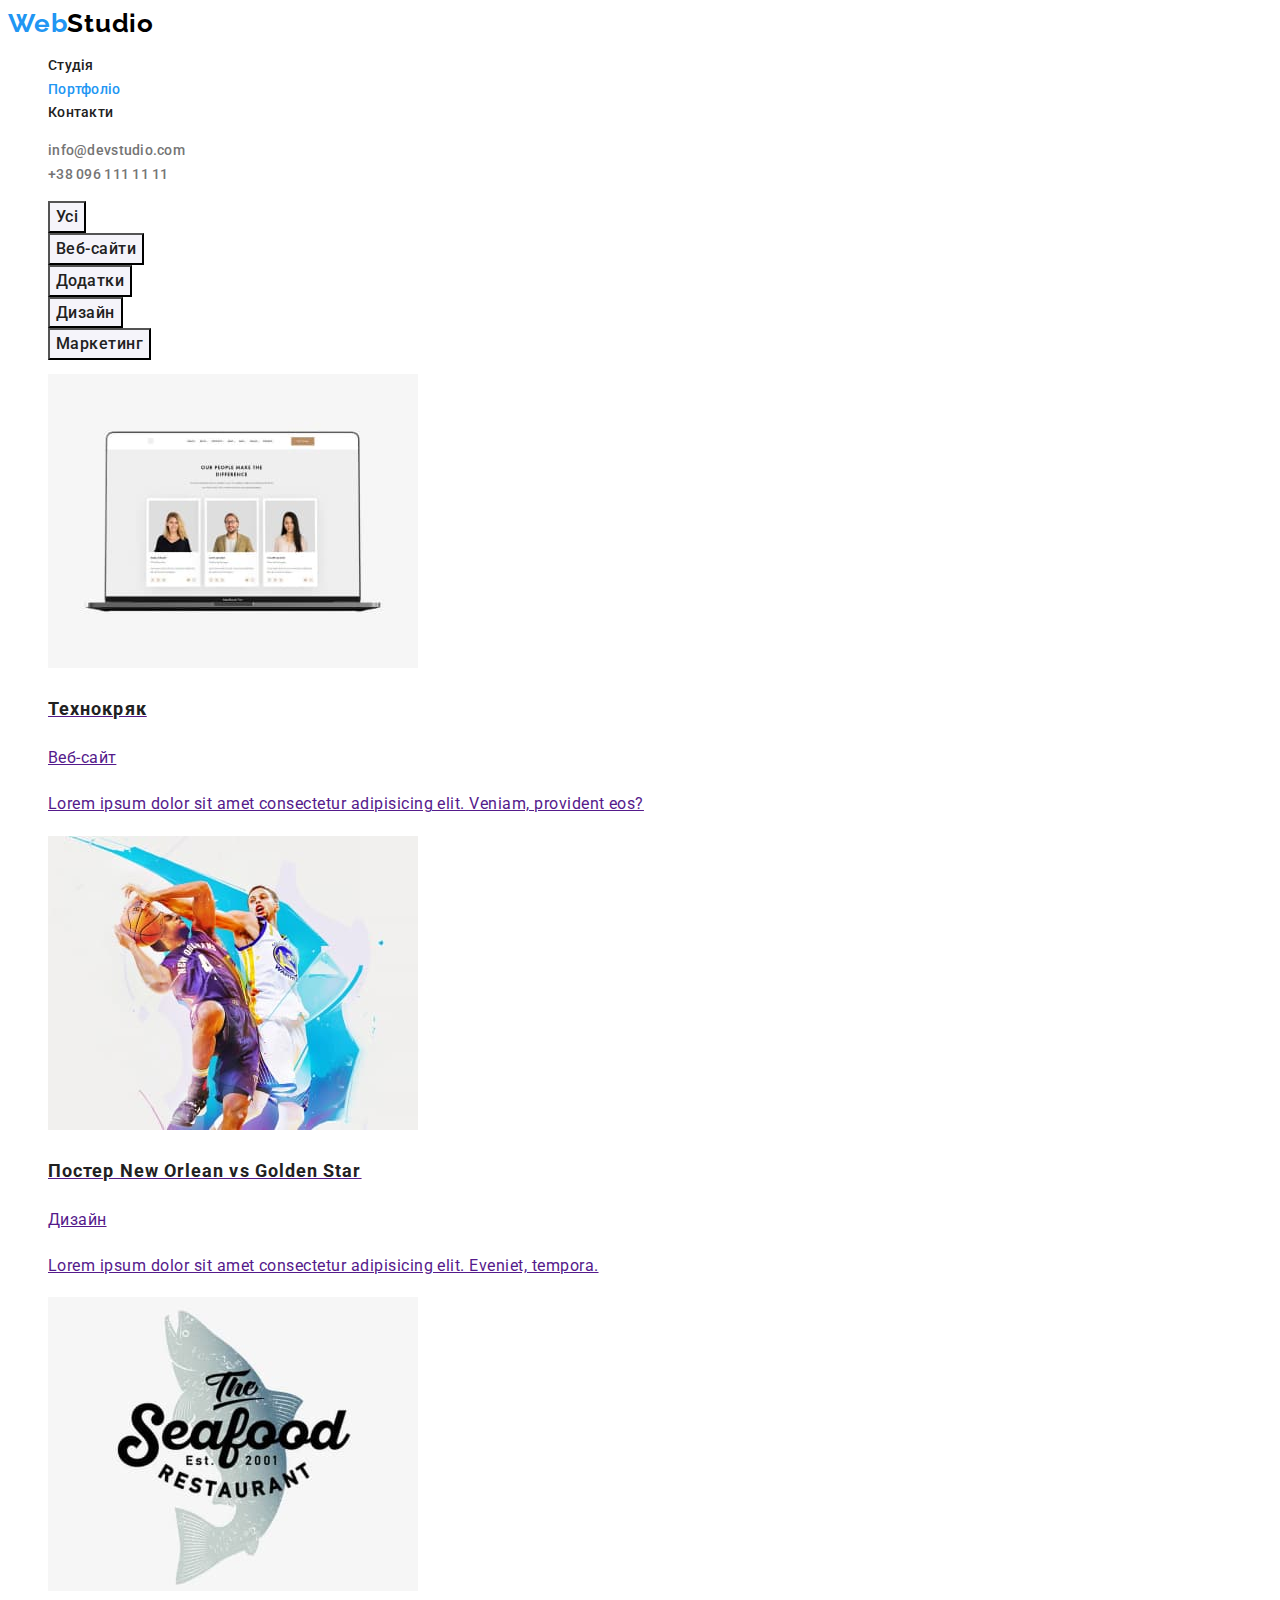
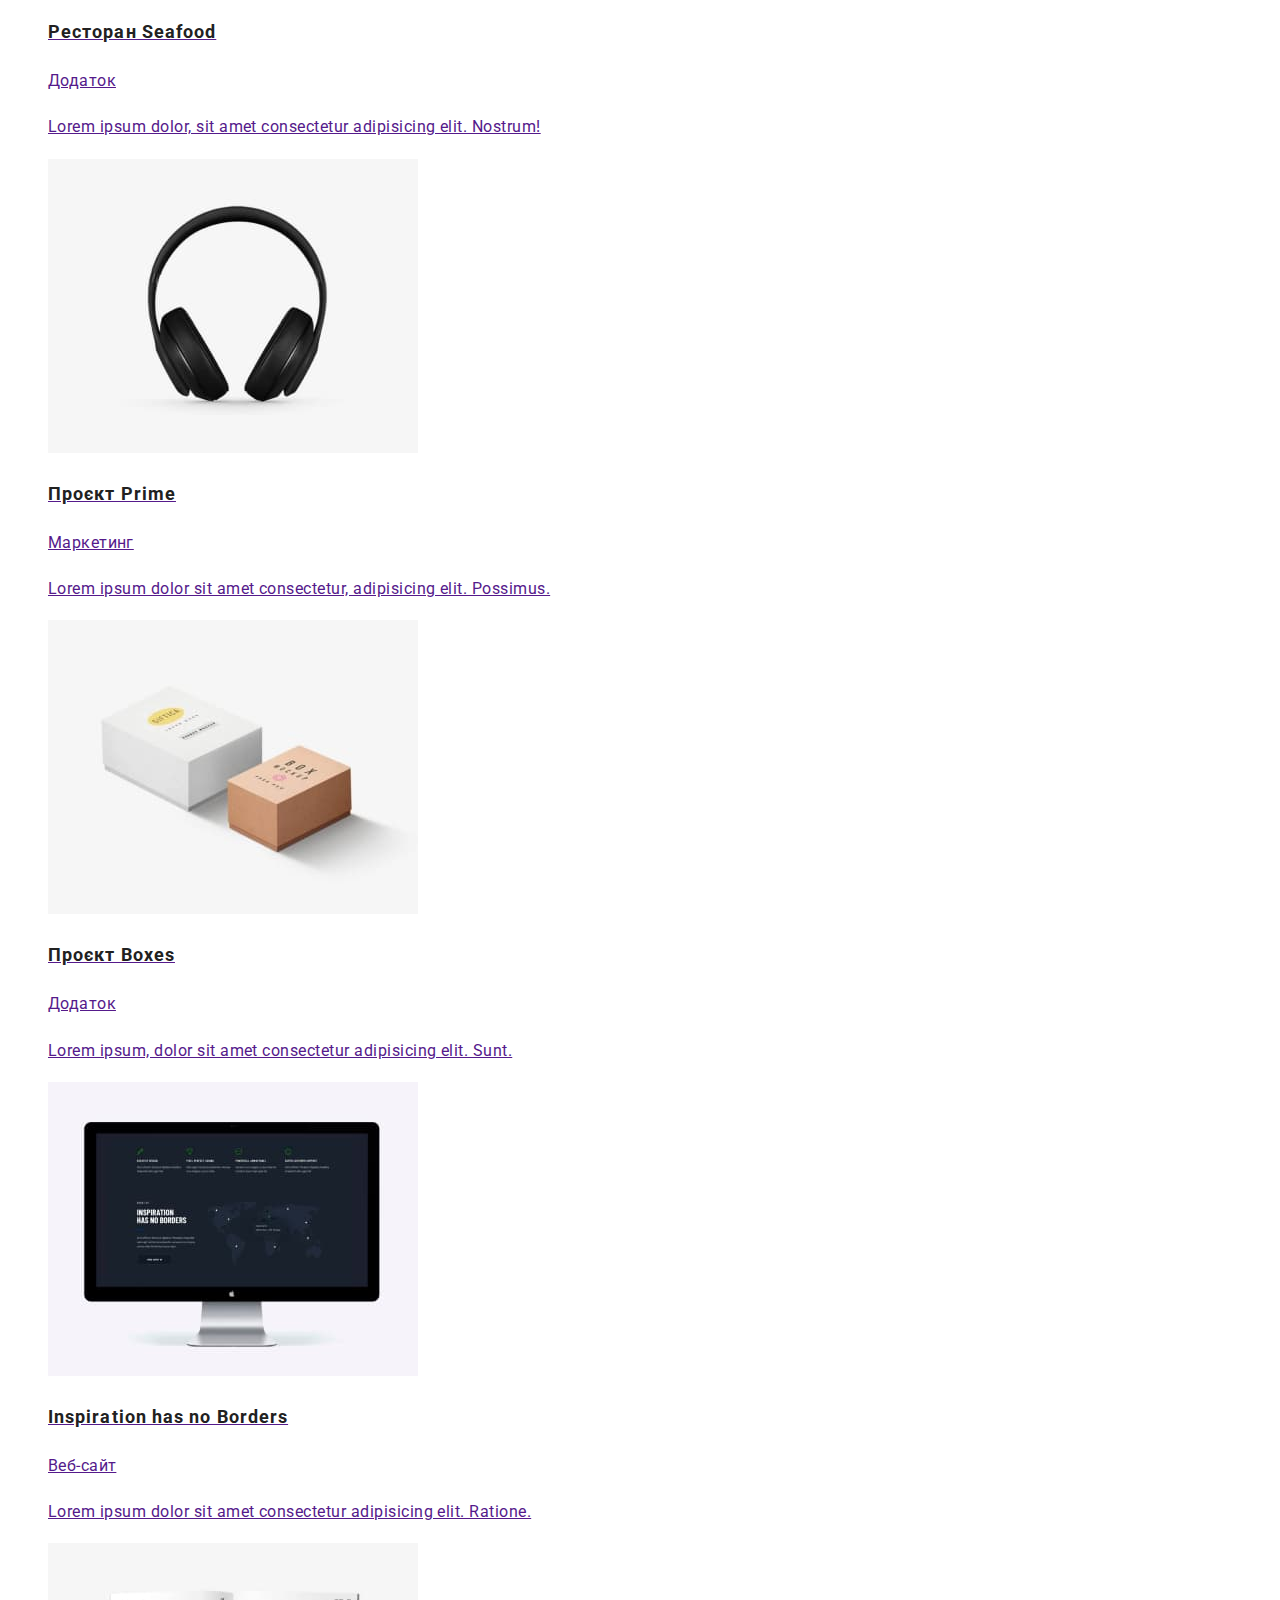
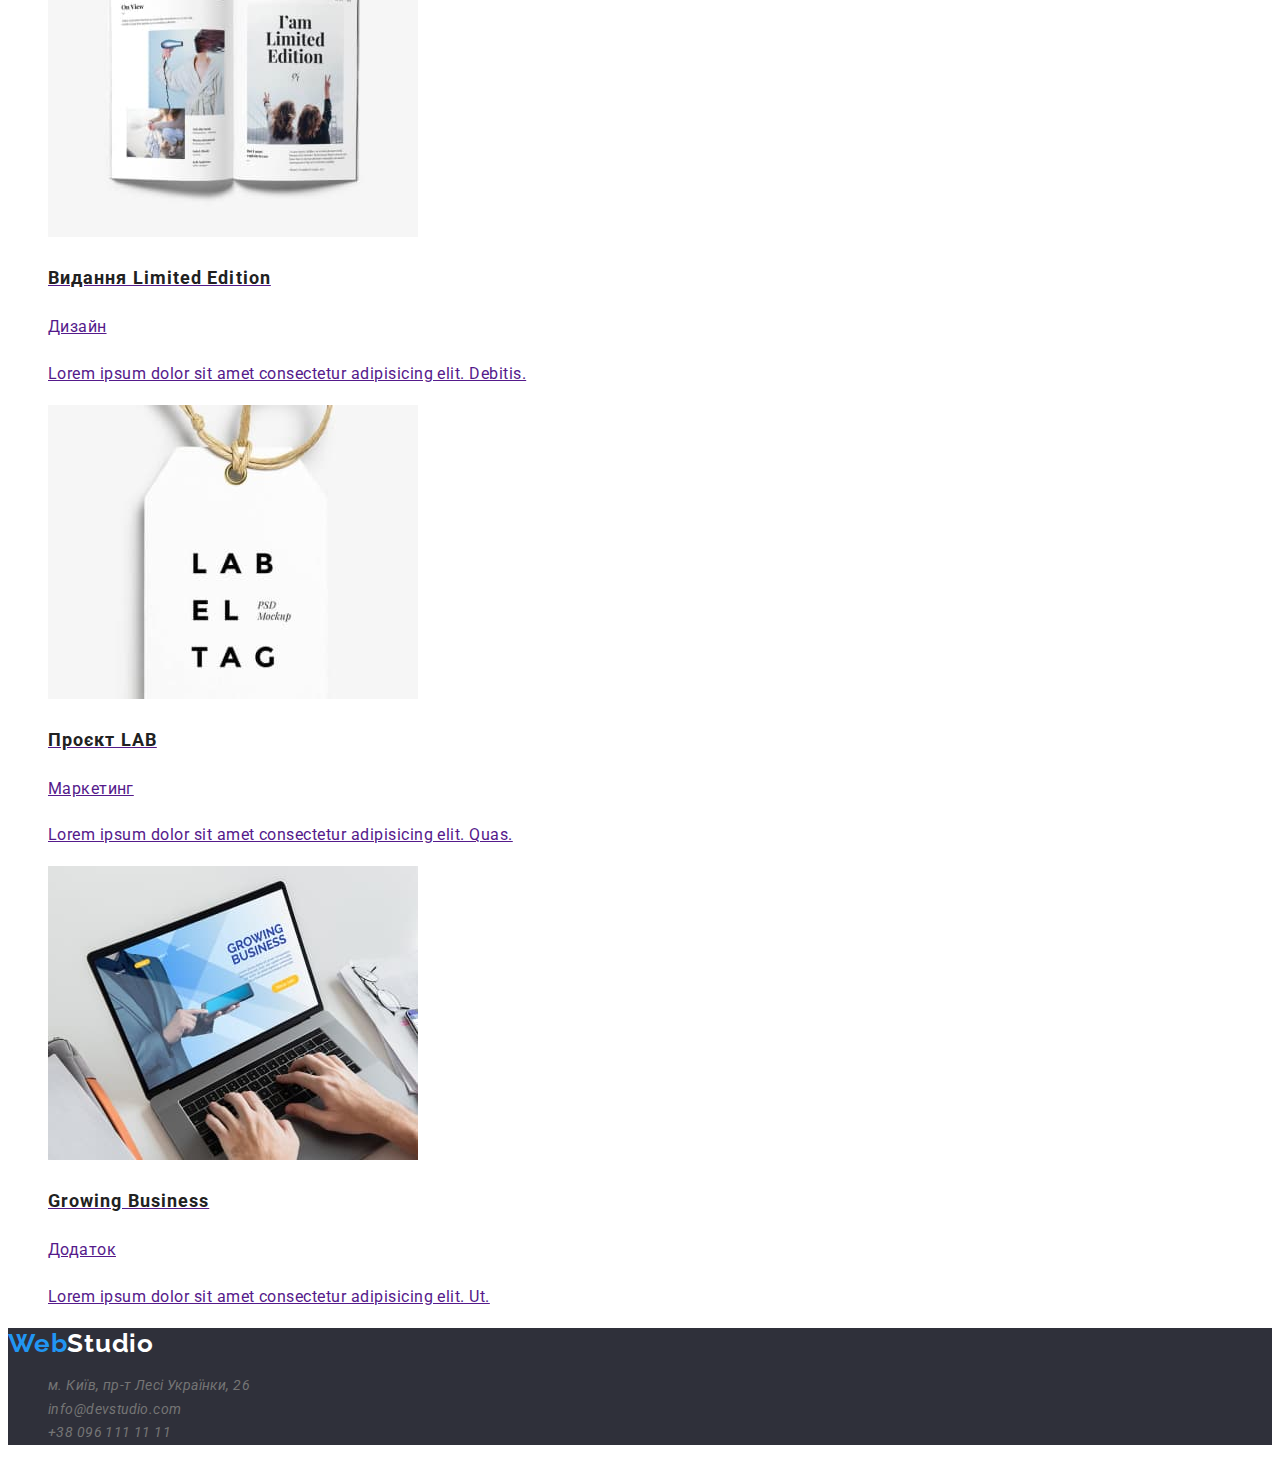
==== portfolio.html @ 071a57e1 "Initial commit" ====
<!DOCTYPE html>
<html lang="uk">

<head>
    <meta charset="UTF-8">
    <meta name="viewport" content="width=device-width, initial-scale=1.0">
    <link href="https://fonts.googleapis.com/css2?family=Raleway:wght@700&family=Roboto:wght@400;500;700;900&display=swap"
        rel="stylesheet">
    <title>Студія</title>
    <link rel="stylesheet" href="./css/styles.css">
</head>

<body>
    <!-- Site header -->
    <header>
        <nav>
            <a lang="en" href="./index.html" class="logo">
                <span class="accent">Web</span><span class="logo-letter">Studio</span></a>
            <ul class="header-list">
                <li><a href="./index.html" class="header-link link">Студія</a></li>
                <li><a href="#" class="header-link link current">Портфоліо</a></li>
                <li><a href="#" class="header-link link">Контакти</a></li>
            </ul>
        </nav>
        <ul class="contacts">
            <li><a href="mailto://info@devstudio.com" class="contact link">info@devstudio.com</a></li>
            <li><a href="tel:+380961111111" class="contact link">+38 096 111 11 11</a></li>
        </ul>
    </header>
    <main>
        <!--Portfolio section-->
        <section>
            <h1 class="visually-hidden">Portfolio</h1>
            <ul class="filters">
                <Li><button type="button" class="filter title button">Усі</button></Li>
                <Li><button type="button" class="filter title button">Веб-сайти</button></Li>
                <Li><button type="button" class="filter title button">Додатки</button></Li>
                <Li><button type="button" class="filter title button">Дизайн</button></Li>
                <Li><button type="button" class="filter title button">Маркетинг</button></Li>
            </ul>
            <ul>
                <li class="project card">
                    <a href="">
                        <img src="./images/project/project_1.jpg" alt="Ноутбук" width="370" height="294">
                        <h2 class="card-title title">Технокряк</h2>
                        <p class="project-title">Веб-сайт</p>
                        <p class="project-text">Lorem ipsum dolor sit amet consectetur adipisicing elit. Veniam, provident eos?</p>
                    </a>       
                </li>
                <li class="project card">
                    <a href="">
                        <img src="./images/project/project_2.jpg" alt="Троє баскетбольних гравців" width="370" height="294">
                        <h2 class="card-title title">Постер New Orlean vs Golden Star</h2>
                        <p class="project-title">Дизайн</p>
                        <p class="project-text">Lorem ipsum dolor sit amet consectetur adipisicing elit. Eveniet, tempora.</p>
                    </a>
                    
                </li>
                <li class="project card">
                    <a href="">
                        <img src="./images/project/project_3.jpg" alt="Seafood логотип" width="370" height="294">
                        <h2 class="card-title title">Ресторан Seafood</h2>
                        <p class="project-title">Додаток</p>
                        <p class="project-text">Lorem ipsum dolor, sit amet consectetur adipisicing elit. Nostrum!</p>
                    </a>    
                </li>
                <li class="project card">
                    <a href="">
                        <img src="./images/project/project_4.jpg" alt="навушники" width="370" height="294">
                        <h2 class="card-title title">Проєкт Prime</h2>
                        <p class="project-title">Маркетинг</p>
                        <p class="project-text">Lorem ipsum dolor sit amet consectetur, adipisicing elit. Possimus.</p>
                        </a>
                </li>
                <li class="project card">
                    <a href="">
                        <img src="./images/project/project_5.jpg" alt="дві коробки" width="370" height="294">
                        <h2 class="card-title title">Проєкт Boxes</h2>
                        <p class="project-title">Додаток</p>
                        <p class="project-text">Lorem ipsum, dolor sit amet consectetur adipisicing elit. Sunt.</p>  
                    </a> 
                </li>
                <li class="project card">
                    <a href="">
                        <img src="./images/project/project_6.jpg" alt="монітор" width="370" height="294">
                        <h2 class="card-title title">Inspiration has no Borders</h2>
                        <p class="project-title">Веб-сайт</p>
                        <p class="project-text">Lorem ipsum dolor sit amet consectetur adipisicing elit. Ratione.</p>
                    </a>
                </li>
                <li class="project card">
                    <a href="">
                        <img src="./images/project/project_7.jpg" alt="відкрита книга" width="370" height="294">
                        <h2 class="card-title title">Видання Limited Edition</h2>
                        <p class="project-title">Дизайн</p>
                        <p class="project-text">Lorem ipsum dolor sit amet consectetur adipisicing elit. Debitis.</p>
                    </a>
                </li>
                <li class="project card">
                    <a href="">
                        <img src="./images/project/project_8.jpg" alt="label тег" width="370" height="294">
                        <h2 class="card-title title">Проєкт LAB</h2>
                        <p class="project-title">Маркетинг</p>
                        <p class="project-text">Lorem ipsum dolor sit amet consectetur adipisicing elit. Quas.</p>
                    </a>
                </li>
                <li class="project card">
                    <a href="">
                        <img src="./images/project/project_9.jpg" alt="робота за комп'ютером " width="370" height="294">
                        <h2 class="card-title title">Growing Business</h2>
                        <p class="project-title">Додаток</p>
                        <p class="project-text">Lorem ipsum dolor sit amet consectetur adipisicing elit. Ut.</p>
                    </a>
                </li>
            </ul>

        </section>
    </main>
    <footer class="footer">
        <a lang="en" href="./index.html" class="logo link">
            <span class="accent">Web</span><span class="footer-letter">Studio</span></a>
            </a>
        <address>
            <ul>
                <li>
                    <a href="https://goo.gl/maps/q37ei5Kf7AUgtXnX9" target="_blank" rel="noopener noreferrer nofollow"
                        class="address link">м. Київ, пр-т Лесі Українки, 26</a>
                </li>
                <li>
                    <a href="mailto://info@devstudio.com" class="address-mail link">info@devstudio.com</a>
                </li>
                <li><a href="tel:+380961111111" class="address-tel link">+38 096 111 11 11</a></li>
            </ul>
        </address>
    </footer>

</body>

</html>
---- css/styles.css ----
:root {
    --primary-text-color: #757575;
    --lurge-title-color: #FFFFFF;
    --title-text-color: #212121;
    --accent-color: #2196F3;
    --header-logo-color: #000000;
    --hero-footer-color: #2F303A;
    --section-color: #F5F4FA;
    --a-color: rgba(255, 255, 255, 0.6);
}

body {
    background-color: var(lurge-title-color);
    color: var(--primary-text-color);
    font-family: "Roboto", sans-serif;
    letter-spacing: 0.03em;
    font-size: 14px;
    line-height: 1.7;
}

.title {
    color: var(--title-text-color);
}

ul {
    list-style: none;
}

.link {
    color: var(--primary-text-color);
    text-decoration: none;
}

.link:hover,
.link:focus {
    color: var(--accent-color);
}

.header-list .current {
    color: var(--accent-color);
}

.logo {
    color: #000000;
    font-family: "Raleway", sans-serif;
    font-weight: 700;
    font-size: 26px;
    line-height: 1.2;
    letter-spacing: 0.03em;
    text-decoration: none;
}

.accent {
    color: var(--accent-color);
}

.header-link,
.contact {
    font-weight: 500;
    font-size: 14px;
    line-height: 1.14;
    letter-spacing: 0.02em;
}

.header-link {
    color: var(--title-text-color);
}

.hero,
.footer {
    background-color: var(--hero-footer-color);
}

.hero-title {
    color: var(--lurge-title-color);
    font-weight: 900;
    font-size: 44px;
    line-height: 1.36;
    text-align: center;
    letter-spacing: 0.06em;
    text-transform: uppercase;
}

.button {
    cursor: pointer;
}

.hero-button {
    
    background-color: var(--accent-color);
    color: var(--lurge-title-color);
    font-family: inherit;
    font-weight: 700;
    font-size: 16px;
    line-height: 1.9;
    letter-spacing: 0.06em;
    text-align: center;
}

.hero-button:hover,
.hero-button:focus {
    color: var(--title-text-color);
}

/* Hide heading */
.visually-hidden {
    position: absolute;
    white-space: nowrap;
    width: 1px;
    height: 1px;
    overflow: hidden;
    border: 0;
    padding: 0;
    clip: rect(0 0 0 0);
    clip-path: inset(50%);
    margin: -1px;
}

.preference-title {
    font-weight: 700;
    font-size: 14px;
    line-height: 1.1;
    letter-spacing: 0.03em;
    text-transform: uppercase;
}

.section-title {
    font-weight: 700;
    font-size: 36px;
    line-height: 1.2;
    text-align: center;
}

/* Team */
.section-color {
    background-color: var(--section-color);
}

.card {
    background-color: var(--lurge-title-color);
}

.name,
.desc {
    font-size: 16px;
    line-height: 1.2;
    text-align: center;
}

.name {
    font-weight: 500;
}

/* Portfolio */
.filter {
    background-color: var(--section-color);
    font-family: inherit;       
    font-weight: 500;
    font-size: 16px;
    line-height: 1.62;
    text-align: center;
    letter-spacing: 0.03em;
}

.filter:hover,
.filter:focus {
    color: var(--lurge-title-color);
    background-color: var(--accent-color);
}

.card-title {
    font-weight: 700;
    font-size: 18px;
    line-height: 2;
    letter-spacing: 0.06em;
}

.project-title {
    font-size: 16px;
    line-height: 1.9;
}

.project-text {
    font-size: 16px;
    line-height: 1.9;
    letter-spacing: 0.03em;
}

/* Footer */
.footer > .logo {
    color: var(--lurge-title-color);
}

.address-item {
    font-style: normal;
    color: var(--a-color);
}

.address-item.color {
    color: var(--lurge-title-color);
}
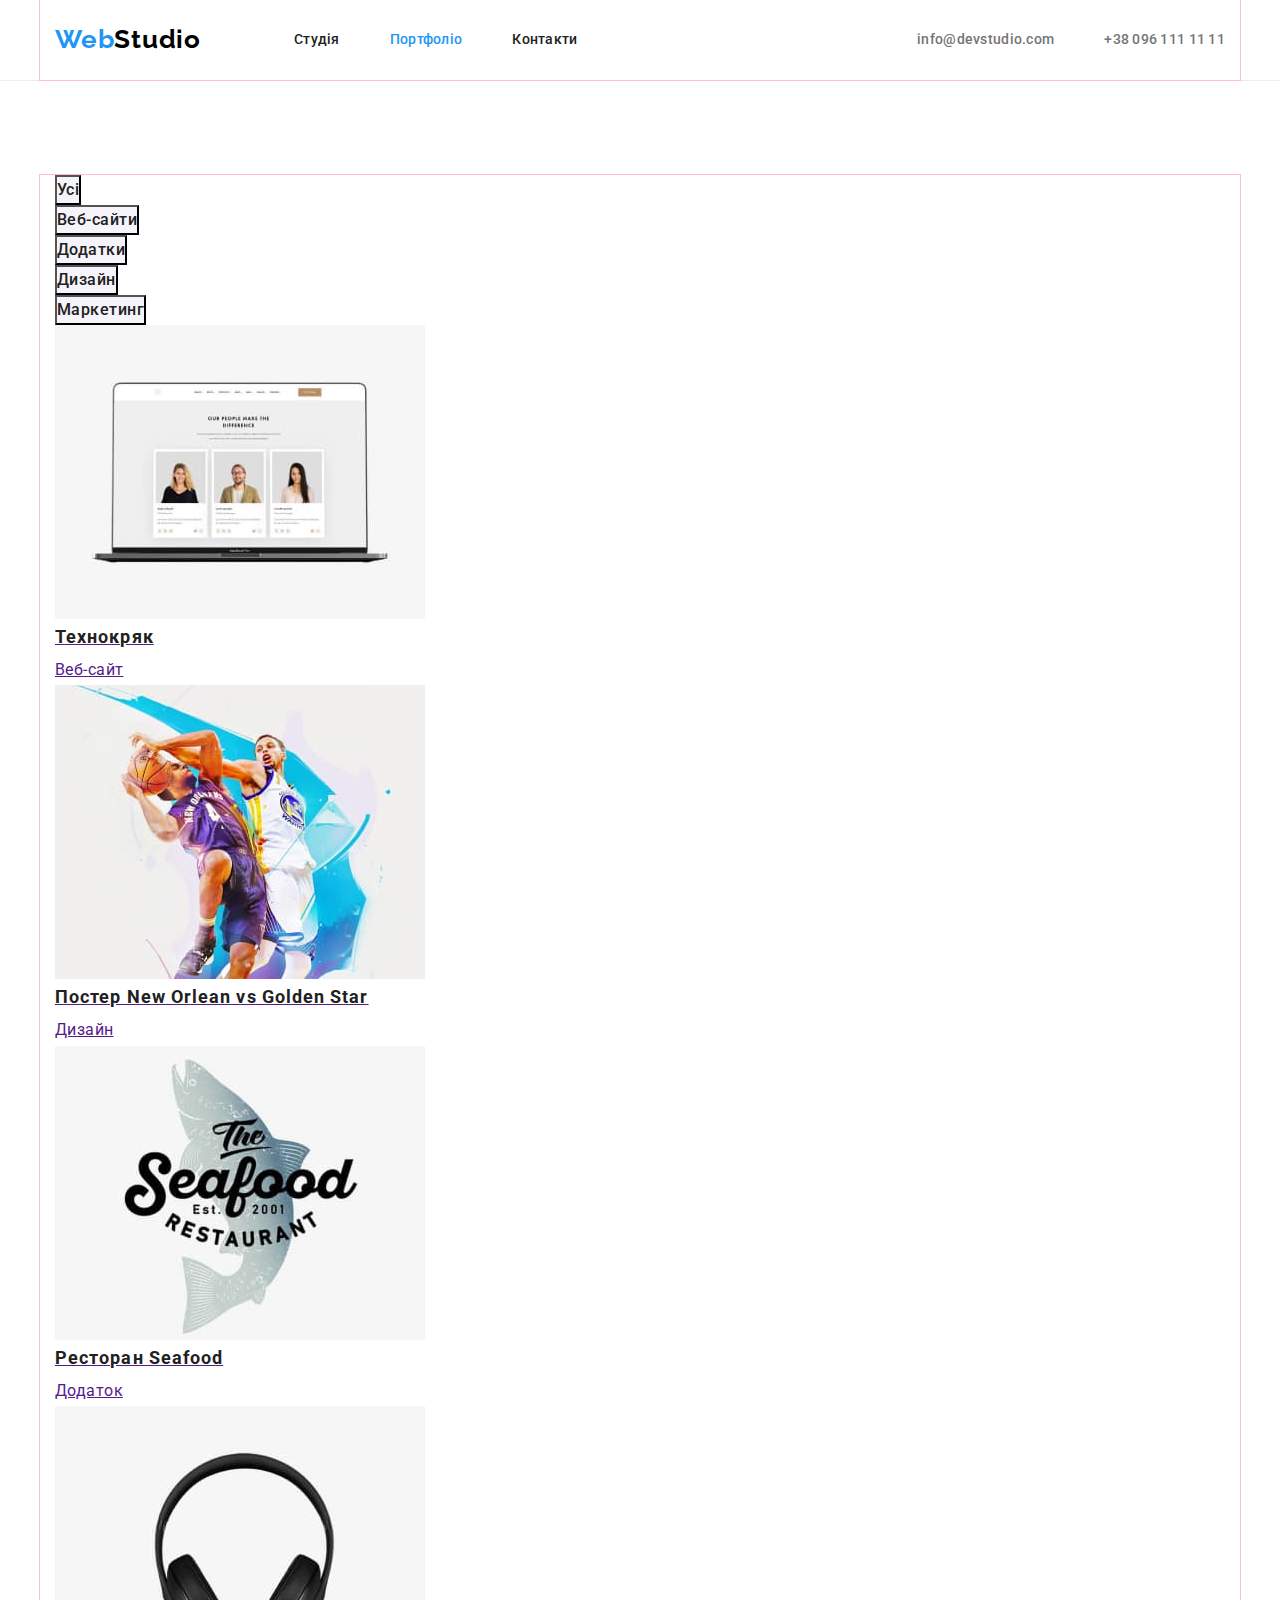
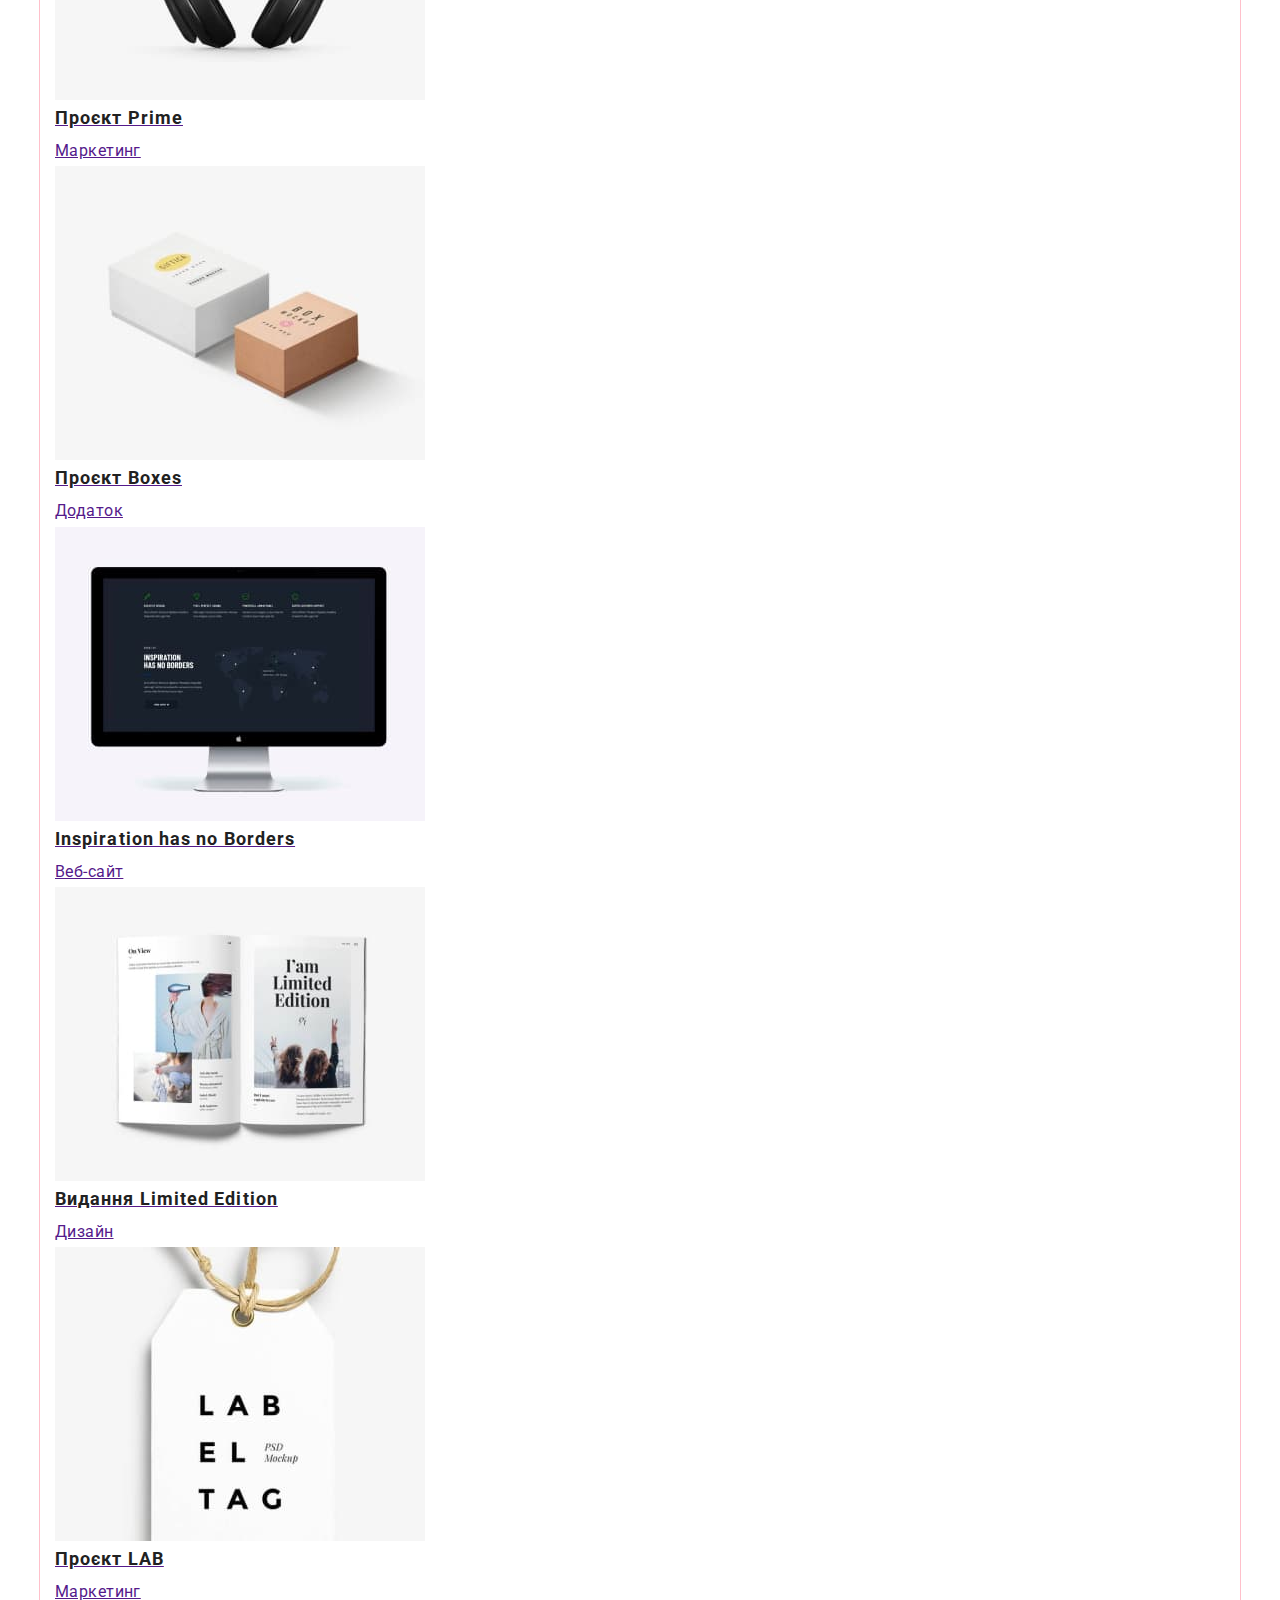
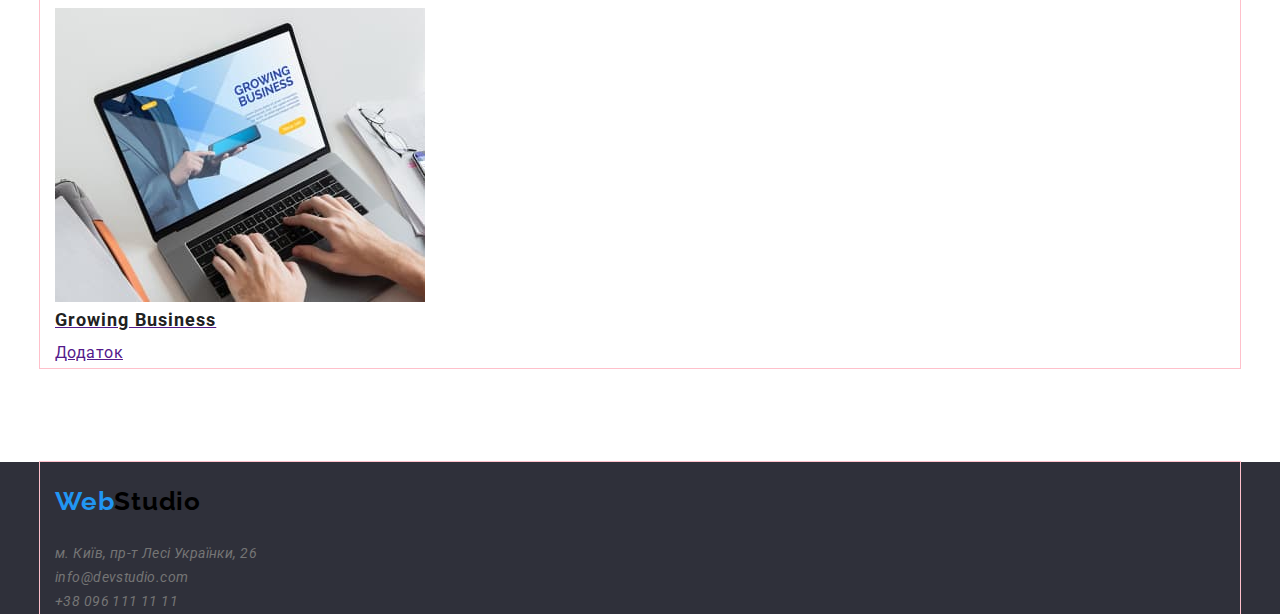
==== commit 104bef2b: "partially adds positions" ====
--- a/portfolio.html
+++ b/portfolio.html
@@ -7,131 +7,141 @@
     <link href="https://fonts.googleapis.com/css2?family=Raleway:wght@700&family=Roboto:wght@400;500;700;900&display=swap"
         rel="stylesheet">
     <title>Студія</title>
+    <link rel="stylesheet" href="https://cdnjs.cloudflare.com/ajax/libs/modern-normalize/1.1.0/modern-normalize.min.css">
     <link rel="stylesheet" href="./css/styles.css">
 </head>
 
 <body>
     <!-- Site header -->
-    <header>
-        <nav>
-            <a lang="en" href="./index.html" class="logo">
-                <span class="accent">Web</span><span class="logo-letter">Studio</span></a>
-            <ul class="header-list">
-                <li><a href="./index.html" class="header-link link">Студія</a></li>
-                <li><a href="#" class="header-link link current">Портфоліо</a></li>
-                <li><a href="#" class="header-link link">Контакти</a></li>
+    <header class="header">
+        <div class="container header-wrap">
+            <nav class="header-nav">
+                <a lang="en" href="./index.html" class="logo">
+                    <span class="accent">Web</span><span class="logo-letter">Studio</span></a>
+                <ul class="header-list">
+                    <li><a href="./index.html" class="header-link link">Студія</a></li>
+                    <li><a href="#" class="header-link link current">Портфоліо</a></li>
+                    <li><a href="#" class="header-link link">Контакти</a></li>
+                </ul>
+            </nav>
+            <ul class="contacts">
+                <li><a href="mailto://info@devstudio.com" class="contact link">info@devstudio.com</a></li>
+                <li><a href="tel:+380961111111" class="contact link">+38 096 111 11 11</a></li>
             </ul>
-        </nav>
-        <ul class="contacts">
-            <li><a href="mailto://info@devstudio.com" class="contact link">info@devstudio.com</a></li>
-            <li><a href="tel:+380961111111" class="contact link">+38 096 111 11 11</a></li>
-        </ul>
+        </div>
+        
     </header>
     <main>
         <!--Portfolio section-->
-        <section>
-            <h1 class="visually-hidden">Portfolio</h1>
-            <ul class="filters">
-                <Li><button type="button" class="filter title button">Усі</button></Li>
-                <Li><button type="button" class="filter title button">Веб-сайти</button></Li>
-                <Li><button type="button" class="filter title button">Додатки</button></Li>
-                <Li><button type="button" class="filter title button">Дизайн</button></Li>
-                <Li><button type="button" class="filter title button">Маркетинг</button></Li>
-            </ul>
-            <ul>
-                <li class="project card">
-                    <a href="">
-                        <img src="./images/project/project_1.jpg" alt="Ноутбук" width="370" height="294">
-                        <h2 class="card-title title">Технокряк</h2>
-                        <p class="project-title">Веб-сайт</p>
-                        <p class="project-text">Lorem ipsum dolor sit amet consectetur adipisicing elit. Veniam, provident eos?</p>
-                    </a>       
-                </li>
-                <li class="project card">
-                    <a href="">
-                        <img src="./images/project/project_2.jpg" alt="Троє баскетбольних гравців" width="370" height="294">
-                        <h2 class="card-title title">Постер New Orlean vs Golden Star</h2>
-                        <p class="project-title">Дизайн</p>
-                        <p class="project-text">Lorem ipsum dolor sit amet consectetur adipisicing elit. Eveniet, tempora.</p>
-                    </a>
+        <section class="section">
+            <div class="container">
+                <h1 class="visually-hidden">Portfolio</h1>
+                <ul class="filters">
+                    <Li><button type="button" class="filter title button">Усі</button></Li>
+                    <Li><button type="button" class="filter title button">Веб-сайти</button></Li>
+                    <Li><button type="button" class="filter title button">Додатки</button></Li>
+                    <Li><button type="button" class="filter title button">Дизайн</button></Li>
+                    <Li><button type="button" class="filter title button">Маркетинг</button></Li>
+                </ul>
+                <ul>
+                    <li class="project card">
+                        <a href="">
+                            <img src="./images/project/project_1.jpg" alt="Ноутбук" width="370" height="294">
+                            <h2 class="card-title title">Технокряк</h2>
+                            <p class="project-title">Веб-сайт</p>
+                            <!-- <p class="project-text">Lorem ipsum dolor sit amet consectetur adipisicing elit. Veniam, provident eos?</p> -->
+                        </a>       
+                    </li>
+                    <li class="project card">
+                        <a href="">
+                            <img src="./images/project/project_2.jpg" alt="Троє баскетбольних гравців" width="370" height="294">
+                            <h2 class="card-title title">Постер New Orlean vs Golden Star</h2>
+                            <p class="project-title">Дизайн</p>
+                            <!-- <p class="project-text">Lorem ipsum dolor sit amet consectetur adipisicing elit. Eveniet, tempora.</p> -->
+                        </a>
                     
-                </li>
-                <li class="project card">
-                    <a href="">
-                        <img src="./images/project/project_3.jpg" alt="Seafood логотип" width="370" height="294">
-                        <h2 class="card-title title">Ресторан Seafood</h2>
-                        <p class="project-title">Додаток</p>
-                        <p class="project-text">Lorem ipsum dolor, sit amet consectetur adipisicing elit. Nostrum!</p>
-                    </a>    
-                </li>
-                <li class="project card">
-                    <a href="">
-                        <img src="./images/project/project_4.jpg" alt="навушники" width="370" height="294">
-                        <h2 class="card-title title">Проєкт Prime</h2>
-                        <p class="project-title">Маркетинг</p>
-                        <p class="project-text">Lorem ipsum dolor sit amet consectetur, adipisicing elit. Possimus.</p>
+                    </li>
+                    <li class="project card">
+                        <a href="">
+                            <img src="./images/project/project_3.jpg" alt="Seafood логотип" width="370" height="294">
+                            <h2 class="card-title title">Ресторан Seafood</h2>
+                            <p class="project-title">Додаток</p>
+                            <!-- <p class="project-text">Lorem ipsum dolor, sit amet consectetur adipisicing elit. Nostrum!</p> -->
+                        </a>    
+                    </li>
+                    <li class="project card">
+                        <a href="">
+                            <img src="./images/project/project_4.jpg" alt="навушники" width="370" height="294">
+                            <h2 class="card-title title">Проєкт Prime</h2>
+                            <p class="project-title">Маркетинг</p>
+                            <!-- <p class="project-text">Lorem ipsum dolor sit amet consectetur, adipisicing elit. Possimus.</p> -->
                         </a>
-                </li>
-                <li class="project card">
-                    <a href="">
-                        <img src="./images/project/project_5.jpg" alt="дві коробки" width="370" height="294">
-                        <h2 class="card-title title">Проєкт Boxes</h2>
-                        <p class="project-title">Додаток</p>
-                        <p class="project-text">Lorem ipsum, dolor sit amet consectetur adipisicing elit. Sunt.</p>  
-                    </a> 
-                </li>
-                <li class="project card">
-                    <a href="">
-                        <img src="./images/project/project_6.jpg" alt="монітор" width="370" height="294">
-                        <h2 class="card-title title">Inspiration has no Borders</h2>
-                        <p class="project-title">Веб-сайт</p>
-                        <p class="project-text">Lorem ipsum dolor sit amet consectetur adipisicing elit. Ratione.</p>
-                    </a>
-                </li>
-                <li class="project card">
-                    <a href="">
-                        <img src="./images/project/project_7.jpg" alt="відкрита книга" width="370" height="294">
-                        <h2 class="card-title title">Видання Limited Edition</h2>
-                        <p class="project-title">Дизайн</p>
-                        <p class="project-text">Lorem ipsum dolor sit amet consectetur adipisicing elit. Debitis.</p>
-                    </a>
-                </li>
-                <li class="project card">
-                    <a href="">
-                        <img src="./images/project/project_8.jpg" alt="label тег" width="370" height="294">
-                        <h2 class="card-title title">Проєкт LAB</h2>
-                        <p class="project-title">Маркетинг</p>
-                        <p class="project-text">Lorem ipsum dolor sit amet consectetur adipisicing elit. Quas.</p>
-                    </a>
-                </li>
-                <li class="project card">
-                    <a href="">
-                        <img src="./images/project/project_9.jpg" alt="робота за комп'ютером " width="370" height="294">
-                        <h2 class="card-title title">Growing Business</h2>
-                        <p class="project-title">Додаток</p>
-                        <p class="project-text">Lorem ipsum dolor sit amet consectetur adipisicing elit. Ut.</p>
-                    </a>
-                </li>
-            </ul>
+                    </li>
+                    <li class="project card">
+                        <a href="">
+                            <img src="./images/project/project_5.jpg" alt="дві коробки" width="370" height="294">
+                            <h2 class="card-title title">Проєкт Boxes</h2>
+                            <p class="project-title">Додаток</p>
+                            <!-- <p class="project-text">Lorem ipsum, dolor sit amet consectetur adipisicing elit. Sunt.</p>   -->
+                        </a> 
+                    </li>
+                    <li class="project card">
+                        <a href="">
+                            <img src="./images/project/project_6.jpg" alt="монітор" width="370" height="294">
+                            <h2 class="card-title title">Inspiration has no Borders</h2>
+                            <p class="project-title">Веб-сайт</p>
+                            <!-- <p class="project-text">Lorem ipsum dolor sit amet consectetur adipisicing elit. Ratione.</p> -->
+                        </a>
+                    </li>
+                    <li class="project card">
+                        <a href="">
+                            <img src="./images/project/project_7.jpg" alt="відкрита книга" width="370" height="294">
+                            <h2 class="card-title title">Видання Limited Edition</h2>
+                            <p class="project-title">Дизайн</p>
+                            <!-- <p class="project-text">Lorem ipsum dolor sit amet consectetur adipisicing elit. Debitis.</p> -->
+                        </a>
+                    </li>
+                    <li class="project card">
+                        <a href="">
+                            <img src="./images/project/project_8.jpg" alt="label тег" width="370" height="294">
+                            <h2 class="card-title title">Проєкт LAB</h2>
+                            <p class="project-title">Маркетинг</p>
+                            <!-- <p class="project-text">Lorem ipsum dolor sit amet consectetur adipisicing elit. Quas.</p> -->
+                        </a>
+                    </li>
+                    <li class="project card">
+                        <a href="">
+                            <img src="./images/project/project_9.jpg" alt="робота за комп'ютером " width="370" height="294">
+                            <h2 class="card-title title">Growing Business</h2>
+                            <p class="project-title">Додаток</p>
+                            <!-- <p class="project-text">Lorem ipsum dolor sit amet consectetur adipisicing elit. Ut.</p> -->
+                        </a>
+                    </li>
+                </ul>
+            </div>
+            
 
         </section>
     </main>
     <footer class="footer">
-        <a lang="en" href="./index.html" class="logo link">
-            <span class="accent">Web</span><span class="footer-letter">Studio</span></a>
+        <div class="container">
+            <a lang="en" href="./index.html" class="logo link">
+                <span class="accent">Web</span><span class="footer-letter">Studio</span></a>
             </a>
-        <address>
-            <ul>
-                <li>
-                    <a href="https://goo.gl/maps/q37ei5Kf7AUgtXnX9" target="_blank" rel="noopener noreferrer nofollow"
+            <address>
+                <ul>
+                    <li>
+                        <a href="https://goo.gl/maps/q37ei5Kf7AUgtXnX9" target="_blank" rel="noopener noreferrer nofollow"
                         class="address link">м. Київ, пр-т Лесі Українки, 26</a>
-                </li>
-                <li>
-                    <a href="mailto://info@devstudio.com" class="address-mail link">info@devstudio.com</a>
-                </li>
-                <li><a href="tel:+380961111111" class="address-tel link">+38 096 111 11 11</a></li>
-            </ul>
-        </address>
+                    </li>
+                    <li>
+                        <a href="mailto://info@devstudio.com" class="address-mail link">info@devstudio.com</a>
+                    </li>
+                    <li><a href="tel:+380961111111" class="address-tel link">+38 096 111 11 11</a></li>
+                </ul>
+            </address>
+        </div>
+        
     </footer>
 
 </body>
--- a/css/styles.css
+++ b/css/styles.css
@@ -9,8 +9,24 @@
     --a-color: rgba(255, 255, 255, 0.6);
 }
 
+h1,
+h2,
+h3,
+h4,
+h5,
+h6,
+ul,
+p {
+    margin: 0;
+}
+
+ul {
+    padding: 0;
+    list-style: none;
+}
+
 body {
-    background-color: var(lurge-title-color);
+    background-color: var(--lurge-title-color);
     color: var(--primary-text-color);
     font-family: "Roboto", sans-serif;
     letter-spacing: 0.03em;
@@ -18,12 +34,19 @@
     line-height: 1.7;
 }
 
+img {
+    display: block;
+}
+
+.container {
+    width: 1200px;
+    margin: 0 auto;
+    padding: 0 15px;
+    outline: 1px solid pink ;
+}
+
 .title {
     color: var(--title-text-color);
-}
-
-ul {
-    list-style: none;
 }
 
 .link {
@@ -36,26 +59,67 @@
     color: var(--accent-color);
 }
 
+.section {
+    padding-top: 94px;
+    padding-bottom: 94px;
+}
+
+/* Site header */
+header {
+    border-bottom: 1px solid #ECECEC;
+}
+
+.logo {
+    margin-right: 93px;
+    padding-top: 24px;
+    padding-bottom: 25px;
+    display: block;
+    color: #000000;
+    font-family: "Raleway", sans-serif;
+    font-weight: 700;
+    font-size: 26px;
+    line-height: 1.2;
+    letter-spacing: 0.03em;
+    text-decoration: none;
+}
+
+.accent {
+    color: var(--accent-color);
+}
+
 .header-list .current {
     color: var(--accent-color);
 }
 
-.logo {
-    color: #000000;
-    font-family: "Raleway", sans-serif;
-    font-weight: 700;
-    font-size: 26px;
-    line-height: 1.2;
-    letter-spacing: 0.03em;
-    text-decoration: none;
-}
-
-.accent {
-    color: var(--accent-color);
+.header .link {
+    padding-top: 32px;
+    padding-bottom: 32px;
+    /* background-color: purple; */
+}
+
+.header-wrap {
+    display: flex;
+}
+
+.header-nav {
+    display: flex;
+    align-items: center;
+}
+
+.header-list {
+    display: flex;
+    gap: 50px;
+}
+
+.contacts {
+    display: flex;
+    gap: 50px;
+    margin-left: auto;
 }
 
 .header-link,
 .contact {
+    display: block;
     font-weight: 500;
     font-size: 14px;
     line-height: 1.14;
@@ -66,12 +130,26 @@
     color: var(--title-text-color);
 }
 
+/* Hero section */
+
 .hero,
 .footer {
     background-color: var(--hero-footer-color);
 }
 
+.hero {
+    padding-top: 200px;
+    padding-bottom: 200px;
+    text-align: center;
+} 
+
 .hero-title {
+    margin-bottom: 30px;
+    width: 696px;
+    height: 120px;
+    /* margin-left: auto;
+    margin-right: auto; */
+
     color: var(--lurge-title-color);
     font-weight: 900;
     font-size: 44px;
@@ -82,11 +160,15 @@
 }
 
 .button {
+    padding: 0;
     cursor: pointer;
 }
 
 .hero-button {
-    
+    box-shadow: 0px 4px 4px rgba(0, 0, 0, 0.15);
+    border-radius: 4px;
+    border: none;
+    padding: 10px 32px;
     background-color: var(--accent-color);
     color: var(--lurge-title-color);
     font-family: inherit;
@@ -100,6 +182,29 @@
 .hero-button:hover,
 .hero-button:focus {
     color: var(--title-text-color);
+}
+
+/* Preferens section */
+.preference-list {
+    display: flex;
+}
+
+.preference-list > li:not(:first-child) {
+    margin-left: 30px;
+}
+
+.preference-list > li {
+    background-color: blue;
+    width: 270px;
+}
+
+.preference-title {
+    font-weight: 700;
+    font-size: 14px;
+    line-height: 1.1;
+    letter-spacing: 0.03em;
+    text-transform: uppercase;
+    margin-bottom: 10px;
 }
 
 /* Hide heading */
@@ -116,13 +221,7 @@
     margin: -1px;
 }
 
-.preference-title {
-    font-weight: 700;
-    font-size: 14px;
-    line-height: 1.1;
-    letter-spacing: 0.03em;
-    text-transform: uppercase;
-}
+
 
 .section-title {
     font-weight: 700;
@@ -131,8 +230,10 @@
     text-align: center;
 }
 
+/* Specifics section */
+
 /* Team */
-.section-color {
+.section-team {
     background-color: var(--section-color);
 }
 
@@ -144,7 +245,6 @@
 .desc {
     font-size: 16px;
     line-height: 1.2;
-    text-align: center;
 }
 
 .name {
@@ -180,11 +280,11 @@
     line-height: 1.9;
 }
 
-.project-text {
+/* .project-text {
     font-size: 16px;
     line-height: 1.9;
     letter-spacing: 0.03em;
-}
+} */
 
 /* Footer */
 .footer > .logo {
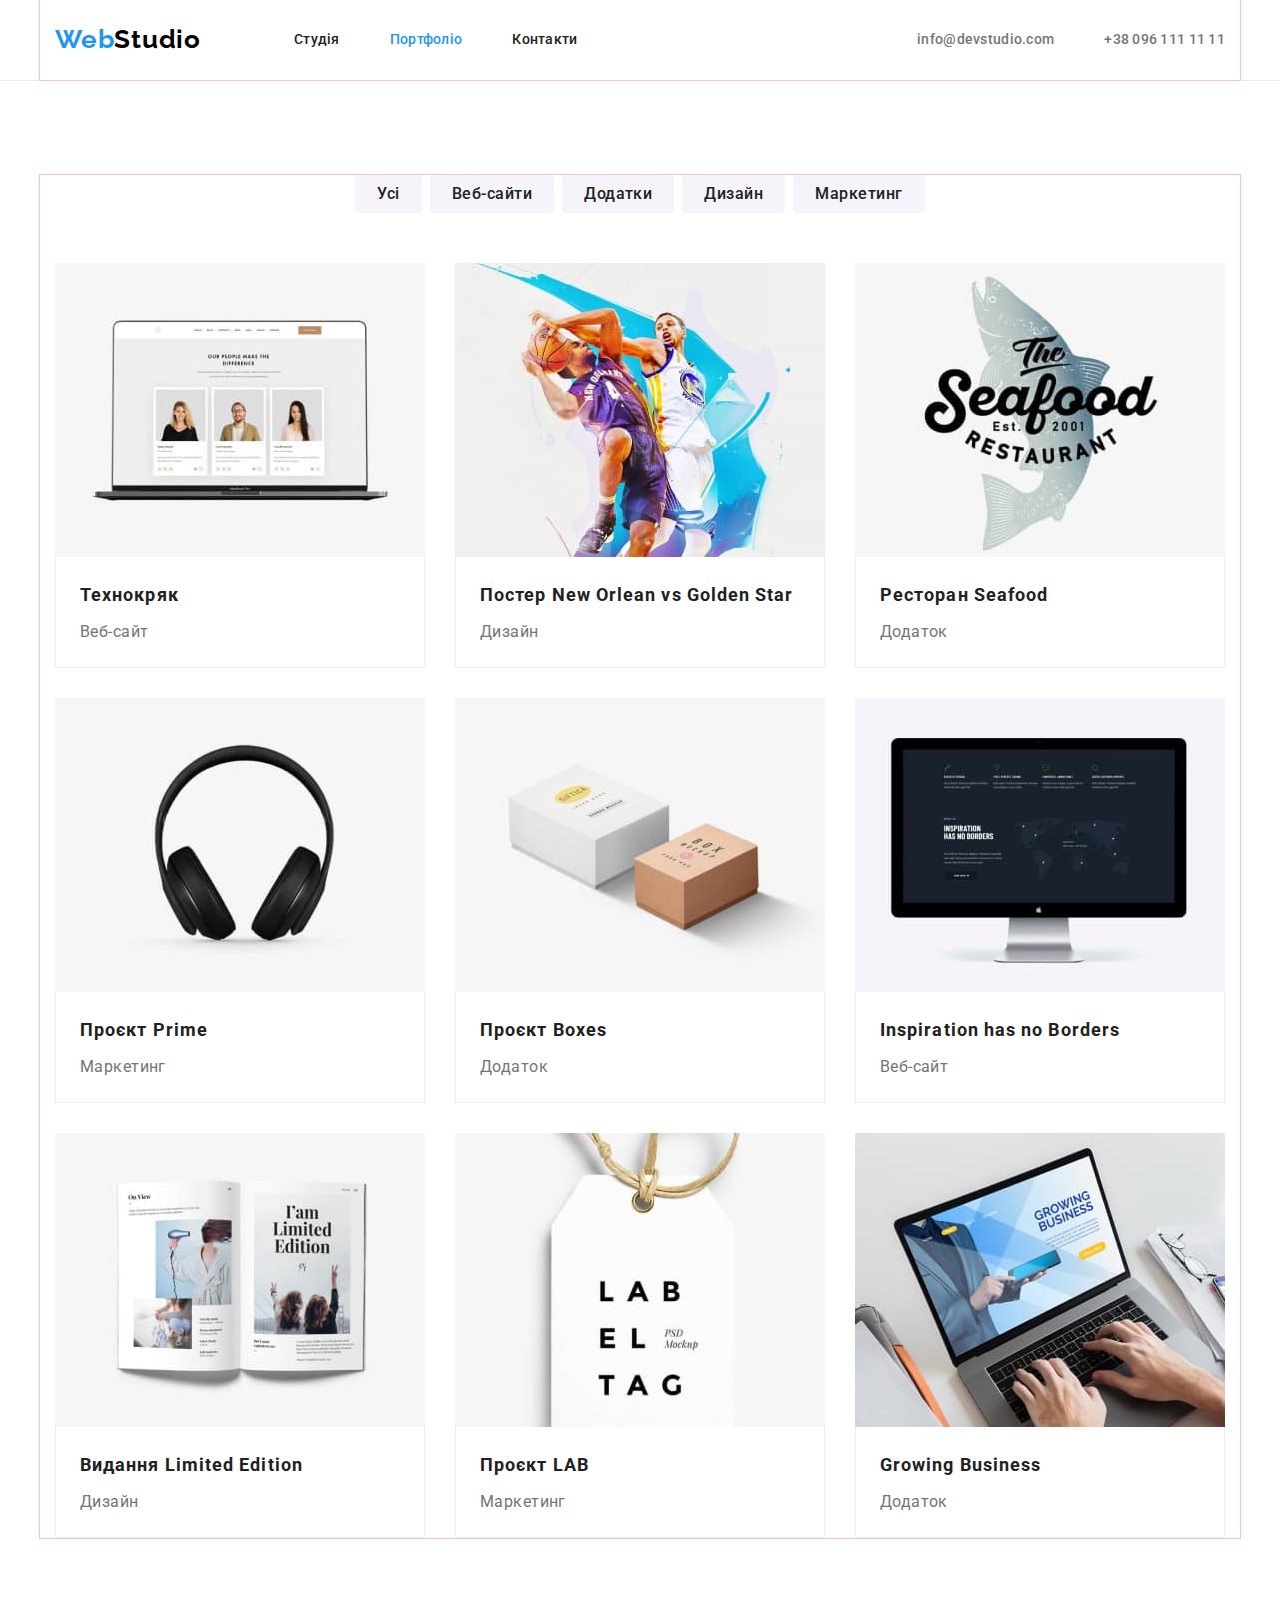
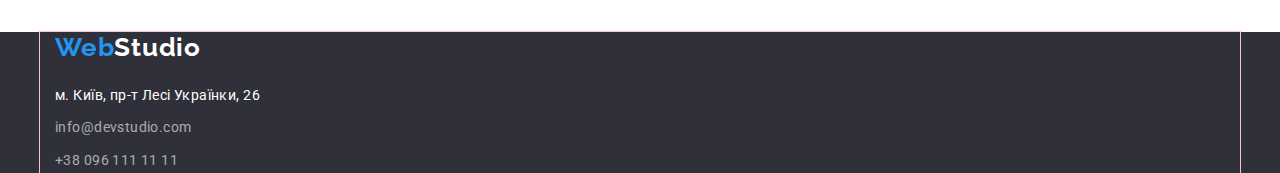
==== commit 8c3fa984: "comments positioning" ====
--- a/portfolio.html
+++ b/portfolio.html
@@ -43,20 +43,24 @@
                     <Li><button type="button" class="filter title button">Дизайн</button></Li>
                     <Li><button type="button" class="filter title button">Маркетинг</button></Li>
                 </ul>
-                <ul>
+                <ul class="project-cards">
                     <li class="project card">
                         <a href="">
                             <img src="./images/project/project_1.jpg" alt="Ноутбук" width="370" height="294">
-                            <h2 class="card-title title">Технокряк</h2>
-                            <p class="project-title">Веб-сайт</p>
+                            <div class="card-container">
+                                <h2 class="card-title title">Технокряк</h2>
+                                <p class="project-title">Веб-сайт</p>
+                            </div>
                             <!-- <p class="project-text">Lorem ipsum dolor sit amet consectetur adipisicing elit. Veniam, provident eos?</p> -->
                         </a>       
                     </li>
                     <li class="project card">
                         <a href="">
                             <img src="./images/project/project_2.jpg" alt="Троє баскетбольних гравців" width="370" height="294">
-                            <h2 class="card-title title">Постер New Orlean vs Golden Star</h2>
-                            <p class="project-title">Дизайн</p>
+                            <div class="card-container">
+                                <h2 class="card-title title">Постер New Orlean vs Golden Star</h2>
+                                <p class="project-title">Дизайн</p>
+                            </div>
                             <!-- <p class="project-text">Lorem ipsum dolor sit amet consectetur adipisicing elit. Eveniet, tempora.</p> -->
                         </a>
                     
@@ -64,56 +68,70 @@
                     <li class="project card">
                         <a href="">
                             <img src="./images/project/project_3.jpg" alt="Seafood логотип" width="370" height="294">
-                            <h2 class="card-title title">Ресторан Seafood</h2>
-                            <p class="project-title">Додаток</p>
+                            <div class="card-container">
+                                <h2 class="card-title title">Ресторан Seafood</h2>
+                                <p class="project-title">Додаток</p>
+                            </div>
                             <!-- <p class="project-text">Lorem ipsum dolor, sit amet consectetur adipisicing elit. Nostrum!</p> -->
                         </a>    
                     </li>
                     <li class="project card">
                         <a href="">
                             <img src="./images/project/project_4.jpg" alt="навушники" width="370" height="294">
-                            <h2 class="card-title title">Проєкт Prime</h2>
-                            <p class="project-title">Маркетинг</p>
+                            <div class="card-container">
+                                <h2 class="card-title title">Проєкт Prime</h2>
+                                <p class="project-title">Маркетинг</p> 
+                            </div>
                             <!-- <p class="project-text">Lorem ipsum dolor sit amet consectetur, adipisicing elit. Possimus.</p> -->
                         </a>
                     </li>
                     <li class="project card">
                         <a href="">
                             <img src="./images/project/project_5.jpg" alt="дві коробки" width="370" height="294">
-                            <h2 class="card-title title">Проєкт Boxes</h2>
-                            <p class="project-title">Додаток</p>
+                            <div class="card-container">
+                                <h2 class="card-title title">Проєкт Boxes</h2>
+                                <p class="project-title">Додаток</p>
+                            </div>
                             <!-- <p class="project-text">Lorem ipsum, dolor sit amet consectetur adipisicing elit. Sunt.</p>   -->
                         </a> 
                     </li>
                     <li class="project card">
                         <a href="">
                             <img src="./images/project/project_6.jpg" alt="монітор" width="370" height="294">
-                            <h2 class="card-title title">Inspiration has no Borders</h2>
-                            <p class="project-title">Веб-сайт</p>
+                            <div class="card-container">
+                                <h2 class="card-title title">Inspiration has no Borders</h2>
+                                <p class="project-title">Веб-сайт</p>
+                            </div>
                             <!-- <p class="project-text">Lorem ipsum dolor sit amet consectetur adipisicing elit. Ratione.</p> -->
                         </a>
                     </li>
                     <li class="project card">
                         <a href="">
                             <img src="./images/project/project_7.jpg" alt="відкрита книга" width="370" height="294">
-                            <h2 class="card-title title">Видання Limited Edition</h2>
-                            <p class="project-title">Дизайн</p>
+                            <div class="card-container">
+                                <h2 class="card-title title">Видання Limited Edition</h2>
+                                <p class="project-title">Дизайн</p>
+                            </div>
                             <!-- <p class="project-text">Lorem ipsum dolor sit amet consectetur adipisicing elit. Debitis.</p> -->
                         </a>
                     </li>
                     <li class="project card">
                         <a href="">
                             <img src="./images/project/project_8.jpg" alt="label тег" width="370" height="294">
-                            <h2 class="card-title title">Проєкт LAB</h2>
-                            <p class="project-title">Маркетинг</p>
+                            <div class="card-container">
+                                <h2 class="card-title title">Проєкт LAB</h2>
+                                <p class="project-title">Маркетинг</p>
+                            </div>
                             <!-- <p class="project-text">Lorem ipsum dolor sit amet consectetur adipisicing elit. Quas.</p> -->
                         </a>
                     </li>
                     <li class="project card">
                         <a href="">
                             <img src="./images/project/project_9.jpg" alt="робота за комп'ютером " width="370" height="294">
-                            <h2 class="card-title title">Growing Business</h2>
-                            <p class="project-title">Додаток</p>
+                            <div class="card-container">
+                                <h2 class="card-title title">Growing Business</h2>
+                                <p class="project-title">Додаток</p>
+                            </div>
                             <!-- <p class="project-text">Lorem ipsum dolor sit amet consectetur adipisicing elit. Ut.</p> -->
                         </a>
                     </li>
@@ -128,16 +146,16 @@
             <a lang="en" href="./index.html" class="logo link">
                 <span class="accent">Web</span><span class="footer-letter">Studio</span></a>
             </a>
-            <address>
+            <address class="address">
                 <ul>
                     <li>
                         <a href="https://goo.gl/maps/q37ei5Kf7AUgtXnX9" target="_blank" rel="noopener noreferrer nofollow"
-                        class="address link">м. Київ, пр-т Лесі Українки, 26</a>
+                        class="address-item color link">м. Київ, пр-т Лесі Українки, 26</a>
                     </li>
                     <li>
-                        <a href="mailto://info@devstudio.com" class="address-mail link">info@devstudio.com</a>
+                        <a href="mailto://info@devstudio.com" class="address-item link">info@devstudio.com</a>
                     </li>
-                    <li><a href="tel:+380961111111" class="address-tel link">+38 096 111 11 11</a></li>
+                    <li><a href="tel:+380961111111" class="address-item link">+38 096 111 11 11</a></li>
                 </ul>
             </address>
         </div>
--- a/css/styles.css
+++ b/css/styles.css
@@ -49,9 +49,12 @@
     color: var(--title-text-color);
 }
 
+a {
+    text-decoration: none;
+}
+
 .link {
     color: var(--primary-text-color);
-    text-decoration: none;
 }
 
 .link:hover,
@@ -64,15 +67,7 @@
     padding-bottom: 94px;
 }
 
-/* Site header */
-header {
-    border-bottom: 1px solid #ECECEC;
-}
-
 .logo {
-    margin-right: 93px;
-    padding-top: 24px;
-    padding-bottom: 25px;
     display: block;
     color: #000000;
     font-family: "Raleway", sans-serif;
@@ -81,6 +76,17 @@
     line-height: 1.2;
     letter-spacing: 0.03em;
     text-decoration: none;
+}
+
+/* Site header */
+header {
+    border-bottom: 1px solid #ECECEC;
+}
+
+.header .logo {
+    margin-right: 93px;
+    padding-top: 24px;
+    padding-bottom: 25px;
 }
 
 .accent {
@@ -181,7 +187,7 @@
 
 .hero-button:hover,
 .hero-button:focus {
-    color: var(--title-text-color);
+    color: var(--primary-text-color)
 }
 
 /* Preferens section */
@@ -194,7 +200,7 @@
 }
 
 .preference-list > li {
-    background-color: blue;
+    /* background-color: blue; */
     width: 270px;
 }
 
@@ -228,11 +234,41 @@
     font-size: 36px;
     line-height: 1.2;
     text-align: center;
+    margin-bottom: 50px;
 }
 
 /* Specifics section */
+.specifics {
+    padding-top: 0px;
+}
+
+.specific-list {
+    display: flex;
+}
+
+.specific-list > li:not(:first-child) {
+    margin-left: 30px;
+}
 
 /* Team */
+.team {
+    display: flex;
+    justify-content: space-between;
+}
+
+.team > li {
+    background-color: var(--lurge-title-color);
+    box-shadow: 0px 1px 3px rgba(0, 0, 0, 0.12), 0px 1px 1px rgba(0, 0, 0, 0.14), 0px 2px 1px rgba(0, 0, 0, 0.2);
+    border-radius: 0px 0px 4px 4px;
+}
+
+.team-container {
+    padding-top: 30px;
+    padding-bottom: 30px;
+
+    text-align: center;
+}
+
 .section-team {
     background-color: var(--section-color);
 }
@@ -248,11 +284,17 @@
 }
 
 .name {
+    margin-bottom: 10px;
+
     font-weight: 500;
 }
 
 /* Portfolio */
 .filter {
+    border-radius: 4px;
+    border: none;
+    padding: 6px 22px;
+
     background-color: var(--section-color);
     font-family: inherit;       
     font-weight: 500;
@@ -264,6 +306,10 @@
 
 .filter:hover,
 .filter:focus {
+    padding-left: 25px;
+    padding-right: 25px;
+    box-shadow: 0px 3px 1px rgba(0, 0, 0, 0.1), 0px 1px 2px rgba(0, 0, 0, 0.08), 0px 2px 2px rgba(0, 0, 0, 0.12);
+
     color: var(--lurge-title-color);
     background-color: var(--accent-color);
 }
@@ -273,12 +319,76 @@
     font-size: 18px;
     line-height: 2;
     letter-spacing: 0.06em;
+    margin-bottom: 4px;
 }
 
 .project-title {
     font-size: 16px;
-    line-height: 1.9;
-}
+    line-height: 1.88;
+    color: var(--primary-text-color)
+}
+
+.filters {
+    display: flex;
+    justify-content: center;
+    gap: 8px;
+    margin-bottom: 50px;
+}
+
+.card-container {
+    width: 370px;
+    padding: 20px 24px;
+    /* padding-top: 20px;
+    padding-bottom: 24px; */
+    border-right: 1px solid #EEEEEE;
+    border-left: 1px solid #EEEEEE;  
+    border-bottom: 1px solid #EEEEEE;
+}
+
+.project-cards {
+    display: flex;
+    flex-wrap: wrap;
+    /* justify-content: space-between; */
+    /* width: 370px; */
+}
+
+.project {
+    width: calc((100% - 60px) / 3);
+    margin-right: 30px;
+    margin-bottom: 30px;
+}
+
+/* .project {
+    margin-right: 30px;
+    margin-bottom: 30px;
+} */
+
+/* .project:not(:nth-child(3n)) {
+    margin-right: 30px;
+}
+
+.project:not(:nth-last-child(-n + 3)) {
+    margin-bottom: 30px;
+} */
+
+.project:nth-child(3n) {
+    margin-right: 0;
+}
+
+.project:nth-last-child(-n + 3) {
+    margin-bottom: 0;
+} */
+
+/* .project {
+    flex-basis: calc((100% - 60px) / 3);
+    gap: 30px;
+} */
+
+/* .project:not(:first-child) {
+    margin-left: 30px;
+} */
+
+
 
 /* .project-text {
     font-size: 16px;
@@ -287,15 +397,28 @@
 } */
 
 /* Footer */
-.footer > .logo {
+.footer {
+    padding-top: 60px;
+    padding-bottom: 60px;
+}
+
+.footer .logo {
+    margin-bottom: 20px;
+
     color: var(--lurge-title-color);
 }
 
 .address-item {
+    display: block;
+
     font-style: normal;
     color: var(--a-color);
 }
 
+.address li:not(:last-child) {
+    margin-bottom: 9px;
+}
+
 .address-item.color {
     color: var(--lurge-title-color);
 }
